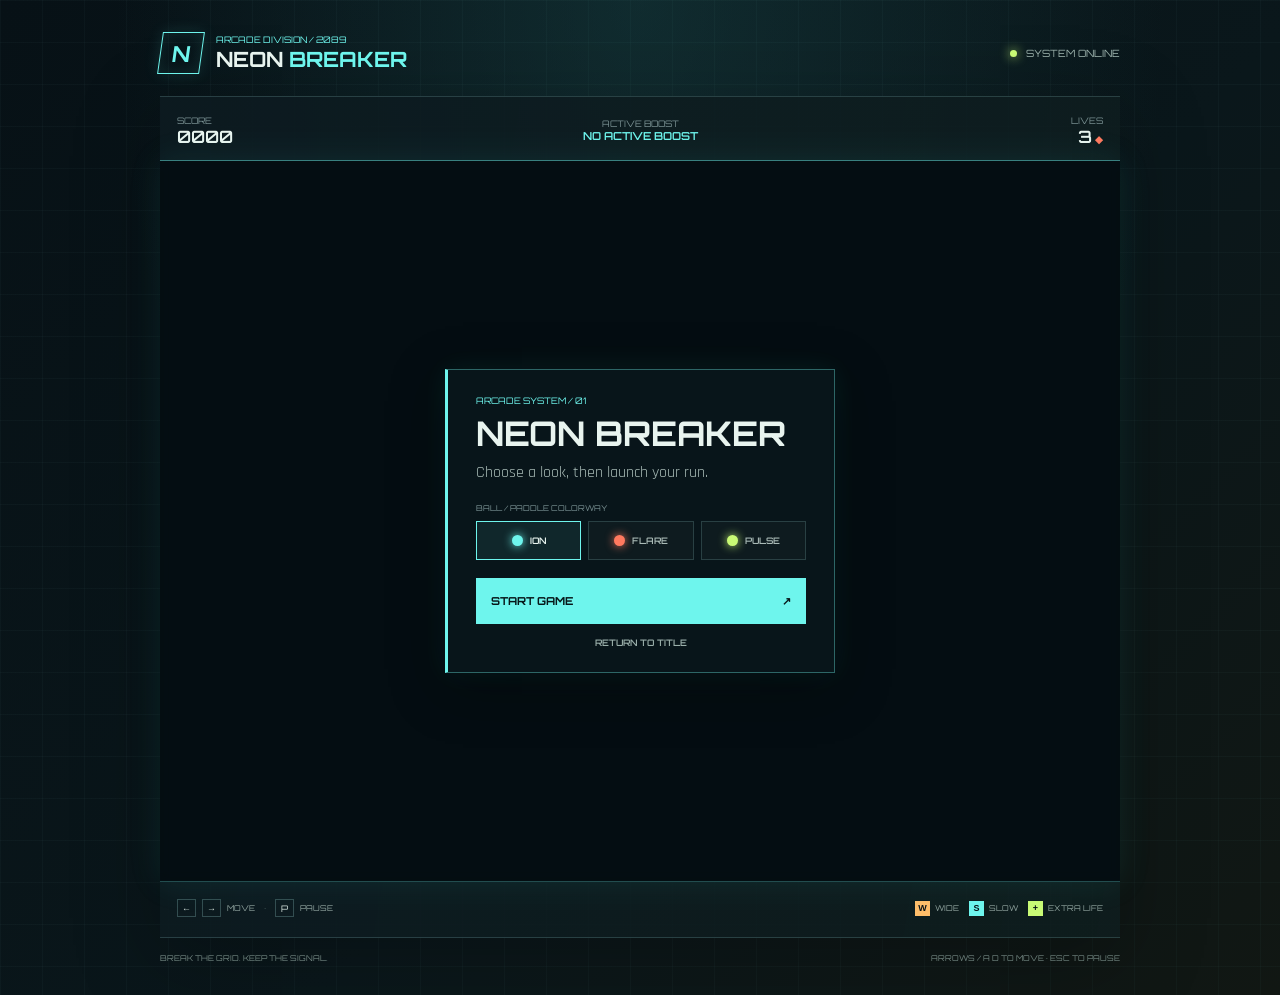
==== index.html @ 02f4bcff "HI" ====
<!DOCTYPE html>
<html lang="en">
<head>
  <meta charset="UTF-8">
  <meta name="viewport" content="width=device-width, initial-scale=1">
  <meta name="theme-color" content="#071116">
  <title>Neon Breaker</title>
  <link rel="stylesheet" href="styles.css">
</head>
<body>
  <main class="game-layout">
    <header class="topbar">
      <div class="brand-lockup">
        <span class="brand-mark" aria-hidden="true">N</span>
        <div>
          <p class="eyebrow">ARCADE DIVISION / 2089</p>
          <h1>NEON <span>BREAKER</span></h1>
        </div>
      </div>
      <div class="system-status"><span class="status-light"></span> SYSTEM ONLINE</div>
    </header>

    <section class="game-panel" aria-label="Neon Breaker arcade game">
      <div class="hud">
        <div class="hud-item"><span class="hud-label">SCORE</span><strong id="score">0000</strong></div>
        <div class="hud-item hud-center"><span class="hud-label">ACTIVE BOOST</span><strong id="effect-status">NO ACTIVE BOOST</strong></div>
        <div class="hud-item hud-right"><span class="hud-label">LIVES</span><strong><span id="lives">3</span><span class="life-mark" aria-hidden="true"> ◆</span></strong></div>
      </div>

      <div class="arena">
        <canvas id="game" width="600" height="450" aria-label="Neon Breaker game"></canvas>
        <section id="screen" class="screen is-visible" aria-live="polite">
          <div class="screen-panel">
            <p id="screen-kicker" class="screen-kicker">ARCADE SYSTEM / 01</p>
            <h2 id="screen-title">NEON BREAKER</h2>
            <p id="screen-message" class="screen-message">Choose a look, then launch your run.</p>
            <div class="skin-label">BALL / PADDLE COLORWAY</div>
            <div class="skin-picker" role="group" aria-label="Choose a skin">
              <button class="skin-option" type="button" data-skin="ion" aria-label="Ion cyan skin" aria-pressed="true"><span class="skin-chip skin-ion"></span><span>ION</span></button>
              <button class="skin-option" type="button" data-skin="flare" aria-label="Flare orange skin" aria-pressed="false"><span class="skin-chip skin-flare"></span><span>FLARE</span></button>
              <button class="skin-option" type="button" data-skin="pulse" aria-label="Pulse green skin" aria-pressed="false"><span class="skin-chip skin-pulse"></span><span>PULSE</span></button>
            </div>
            <button id="primary-action" class="primary-action" type="button">START GAME <span aria-hidden="true">↗</span></button>
            <button id="menu-action" class="text-action" type="button" hidden>RETURN TO TITLE</button>
          </div>
        </section>
      </div>

      <div class="controls-row">
        <div class="control-hint"><span class="keycap">←</span><span class="keycap">→</span><span>MOVE</span><span class="hint-divider">·</span><span class="keycap">P</span><span>PAUSE</span></div>
        <div class="powerup-hint"><span class="powerup-dot wide-dot">W</span> WIDE <span class="powerup-dot slow-dot">S</span> SLOW <span class="powerup-dot life-dot">+</span> EXTRA LIFE</div>
        <div class="touch-controls" aria-label="Touch paddle controls">
          <button id="move-left" type="button" aria-label="Move paddle left">←</button>
          <button id="move-right" type="button" aria-label="Move paddle right">→</button>
        </div>
      </div>
    </section>
    <footer><span>BREAK THE GRID. KEEP THE SIGNAL.</span><span>ARROWS / A D TO MOVE · ESC TO PAUSE</span></footer>
  </main>

  <!-- The order matters: game.js goes first because the other files use its settings. -->
  <script src="game.js"></script>
  <script src="bricks.js"></script>
  <script src="collisions.js"></script>
</body>
</html>
---- styles.css ----
@import url('https://fonts.googleapis.com/css2?family=Orbitron:wght@500;600;700&family=Rajdhani:wght@400;500;600;700&display=swap');

* {
  box-sizing: border-box;
}

:root {
  color-scheme: dark;
  --ink: #071116;
  --panel: #0c1a20;
  --line: rgba(151, 208, 207, 0.2);
  --muted: #799092;
  --text: #e8f4ef;
  --cyan: #6ef5ed;
  --coral: #ff795f;
  --lime: #c9fa75;
  --amber: #ffbd69;
}

body {
  margin: 0;
  min-height: 100vh;
  display: grid;
  place-items: center;
  padding: 32px 20px;
  color: var(--text);
  font-family: "Rajdhani", "Trebuchet MS", sans-serif;
  background-color: var(--ink);
  background-image:
    linear-gradient(rgba(122, 202, 199, 0.035) 1px, transparent 1px),
    linear-gradient(90deg, rgba(122, 202, 199, 0.035) 1px, transparent 1px),
    radial-gradient(ellipse at 50% 0%, rgba(31, 89, 91, 0.34), transparent 58%),
    linear-gradient(135deg, #071116, #0a171b 58%, #111713);
  background-size: 42px 42px, 42px 42px, auto, auto;
}

button {
  font: inherit;
}

.game-layout {
  width: 100%;
  max-width: 960px;
}

.topbar,
.brand-lockup,
.system-status,
.hud,
.controls-row,
footer {
  display: flex;
  align-items: center;
}

.topbar {
  justify-content: space-between;
  margin: 0 0 22px;
}

.brand-lockup {
  gap: 14px;
}

.brand-mark {
  display: grid;
  place-items: center;
  width: 42px;
  height: 42px;
  border: 1px solid var(--cyan);
  color: var(--cyan);
  font: 700 22px "Orbitron", sans-serif;
  transform: skew(-8deg);
  box-shadow: inset 0 0 16px rgba(110, 245, 237, 0.1), 0 0 16px rgba(110, 245, 237, 0.12);
}

.eyebrow,
.screen-kicker,
.skin-label,
.hud-label,
.system-status,
footer,
.control-hint,
.powerup-hint {
  font-family: "Orbitron", "Trebuchet MS", sans-serif;
  letter-spacing: 0;
}

.eyebrow {
  margin: 0 0 3px;
  color: var(--cyan);
  font-size: 9px;
}

h1 {
  margin: 0;
  font: 700 21px/1.1 "Orbitron", sans-serif;
}

h1 span {
  color: var(--cyan);
}

.system-status {
  gap: 9px;
  color: #9ab0aa;
  font-size: 10px;
}

.status-light {
  width: 7px;
  height: 7px;
  border-radius: 50%;
  background: var(--lime);
  box-shadow: 0 0 11px var(--lime);
  animation: signal 2s ease-in-out infinite;
}

.game-panel {
  border-top: 1px solid var(--line);
  border-bottom: 1px solid var(--line);
  padding: 15px 0 12px;
  background: linear-gradient(100deg, rgba(12, 26, 32, 0.92), rgba(14, 29, 30, 0.83));
  box-shadow: 0 20px 80px rgba(0, 0, 0, 0.26);
}

.hud {
  min-height: 48px;
  justify-content: space-between;
  padding: 0 17px 13px;
}

.hud-item {
  display: grid;
  gap: 2px;
  min-width: 100px;
  text-align: left;
}

.hud-center {
  text-align: center;
}

.hud-right {
  text-align: right;
}

.hud-label {
  color: var(--muted);
  font-size: 9px;
}

.hud strong {
  color: var(--text);
  font: 600 17px/1 "Orbitron", sans-serif;
}

#effect-status {
  color: var(--cyan);
  font-size: 11px;
}

.life-mark {
  color: var(--coral);
  font-size: 10px;
}

.arena {
  position: relative;
  overflow: hidden;
  border-top: 1px solid rgba(110, 245, 237, 0.48);
  border-bottom: 1px solid rgba(110, 245, 237, 0.25);
  background: #09151a;
  box-shadow: 0 0 32px rgba(55, 206, 193, 0.1);
}

canvas {
  display: block;
  width: 100%;
  height: auto;
  aspect-ratio: 4 / 3;
}

.screen {
  position: absolute;
  inset: 0;
  display: grid;
  place-items: center;
  padding: 20px;
  background: rgba(4, 12, 16, 0.73);
  backdrop-filter: blur(5px);
  opacity: 0;
  visibility: hidden;
  pointer-events: none;
  transition: opacity 180ms ease, visibility 180ms ease;
}

.screen.is-visible {
  opacity: 1;
  visibility: visible;
  pointer-events: auto;
}

.screen-panel {
  width: min(100%, 390px);
  padding: 25px 28px 23px;
  border: 1px solid rgba(110, 245, 237, 0.36);
  border-left: 3px solid var(--cyan);
  background: rgba(9, 23, 28, 0.94);
  box-shadow: 0 14px 50px rgba(0, 0, 0, 0.34), 0 0 26px rgba(57, 209, 198, 0.09);
  text-align: left;
  animation: panel-in 280ms ease both;
}

.screen-kicker {
  margin: 0 0 8px;
  color: var(--cyan);
  font-size: 9px;
}

.screen h2 {
  margin: 0;
  font: 700 clamp(23px, 5vw, 34px)/1.12 "Orbitron", sans-serif;
}

.screen-message {
  margin: 9px 0 20px;
  color: #a8bbb6;
  font-size: 16px;
}

.skin-label {
  margin-bottom: 8px;
  color: var(--muted);
  font-size: 8px;
}

.skin-picker {
  display: grid;
  grid-template-columns: repeat(3, 1fr);
  gap: 7px;
  margin-bottom: 18px;
}

.skin-option {
  display: flex;
  align-items: center;
  justify-content: center;
  gap: 7px;
  min-height: 39px;
  border: 1px solid rgba(151, 208, 207, 0.2);
  background: rgba(255, 255, 255, 0.025);
  color: #a9bab6;
  cursor: pointer;
  font: 600 9px "Orbitron", sans-serif;
  transition: border-color 140ms ease, color 140ms ease, background 140ms ease;
}

.skin-option:hover,
.skin-option[aria-pressed="true"] {
  border-color: var(--cyan);
  background: rgba(110, 245, 237, 0.08);
  color: var(--text);
}

.skin-chip {
  width: 11px;
  height: 11px;
  border-radius: 50%;
  box-shadow: 0 0 10px currentColor;
}

.skin-ion { color: var(--cyan); background: var(--cyan); }
.skin-flare { color: var(--coral); background: var(--coral); }
.skin-pulse { color: var(--lime); background: var(--lime); }

.primary-action {
  display: flex;
  width: 100%;
  min-height: 46px;
  align-items: center;
  justify-content: space-between;
  padding: 0 15px;
  border: 0;
  background: var(--cyan);
  color: #071719;
  cursor: pointer;
  font: 700 11px "Orbitron", sans-serif;
  transition: background 140ms ease, transform 140ms ease;
}

.primary-action:hover {
  background: #a1fff4;
  transform: translateY(-1px);
}

.primary-action:focus-visible,
.skin-option:focus-visible,
.text-action:focus-visible,
.touch-controls button:focus-visible {
  outline: 2px solid #fff;
  outline-offset: 3px;
}

.text-action {
  display: block;
  margin: 12px auto 0;
  border: 0;
  background: transparent;
  color: #9aafaa;
  cursor: pointer;
  font: 600 9px "Orbitron", sans-serif;
}

.controls-row {
  min-height: 43px;
  justify-content: space-between;
  padding: 9px 17px 0;
  color: #91a49f;
}

.control-hint,
.powerup-hint {
  display: flex;
  align-items: center;
  gap: 6px;
  font-size: 8px;
}

.keycap {
  display: inline-grid;
  place-items: center;
  width: 19px;
  height: 18px;
  border: 1px solid rgba(151, 208, 207, 0.28);
  color: #d8e6e0;
  font: 9px "Orbitron", sans-serif;
}

.hint-divider {
  margin: 0 3px;
  color: #536865;
}

.powerup-hint {
  gap: 5px;
}

.powerup-dot {
  display: inline-grid;
  place-items: center;
  width: 15px;
  height: 15px;
  margin-left: 5px;
  color: var(--ink);
  font: 700 9px sans-serif;
}

.wide-dot { background: var(--amber); }
.slow-dot { background: var(--cyan); }
.life-dot { background: var(--lime); }

.touch-controls {
  display: none;
  gap: 8px;
}

.touch-controls button {
  width: 42px;
  height: 36px;
  border: 1px solid var(--line);
  background: rgba(110, 245, 237, 0.08);
  color: var(--cyan);
  font-size: 20px;
  touch-action: none;
}

footer {
  justify-content: space-between;
  gap: 12px;
  padding-top: 15px;
  color: #718580;
  font-size: 8px;
}

@keyframes signal {
  50% { opacity: 0.45; }
}

@keyframes panel-in {
  from { opacity: 0; transform: translateY(7px); }
  to { opacity: 1; transform: translateY(0); }
}

@media (max-width: 620px) {
  body {
    place-items: start center;
    padding: 20px 12px;
  }

  .topbar { margin-bottom: 16px; }
  .brand-mark { width: 36px; height: 36px; }
  h1 { font-size: 18px; }
  .system-status { font-size: 8px; }
  .game-panel { padding-top: 10px; }
  .hud { padding: 0 9px 10px; }
  .hud-item { min-width: 75px; }
  .hud-label { font-size: 8px; }
  .hud strong { font-size: 14px; }
  #effect-status { font-size: 9px; }
  .controls-row { padding: 9px 9px 0; }
  .powerup-hint { display: none; }
  .touch-controls { display: flex; }
  footer { font-size: 7px; }
}

@media (max-width: 400px) {
  .system-status { display: none; }
  .screen-panel { padding: 20px 17px; }
  .control-hint { gap: 4px; font-size: 7px; }
  .keycap { width: 17px; height: 17px; }
  footer span:first-child { display: none; }
  footer { justify-content: flex-end; }
}
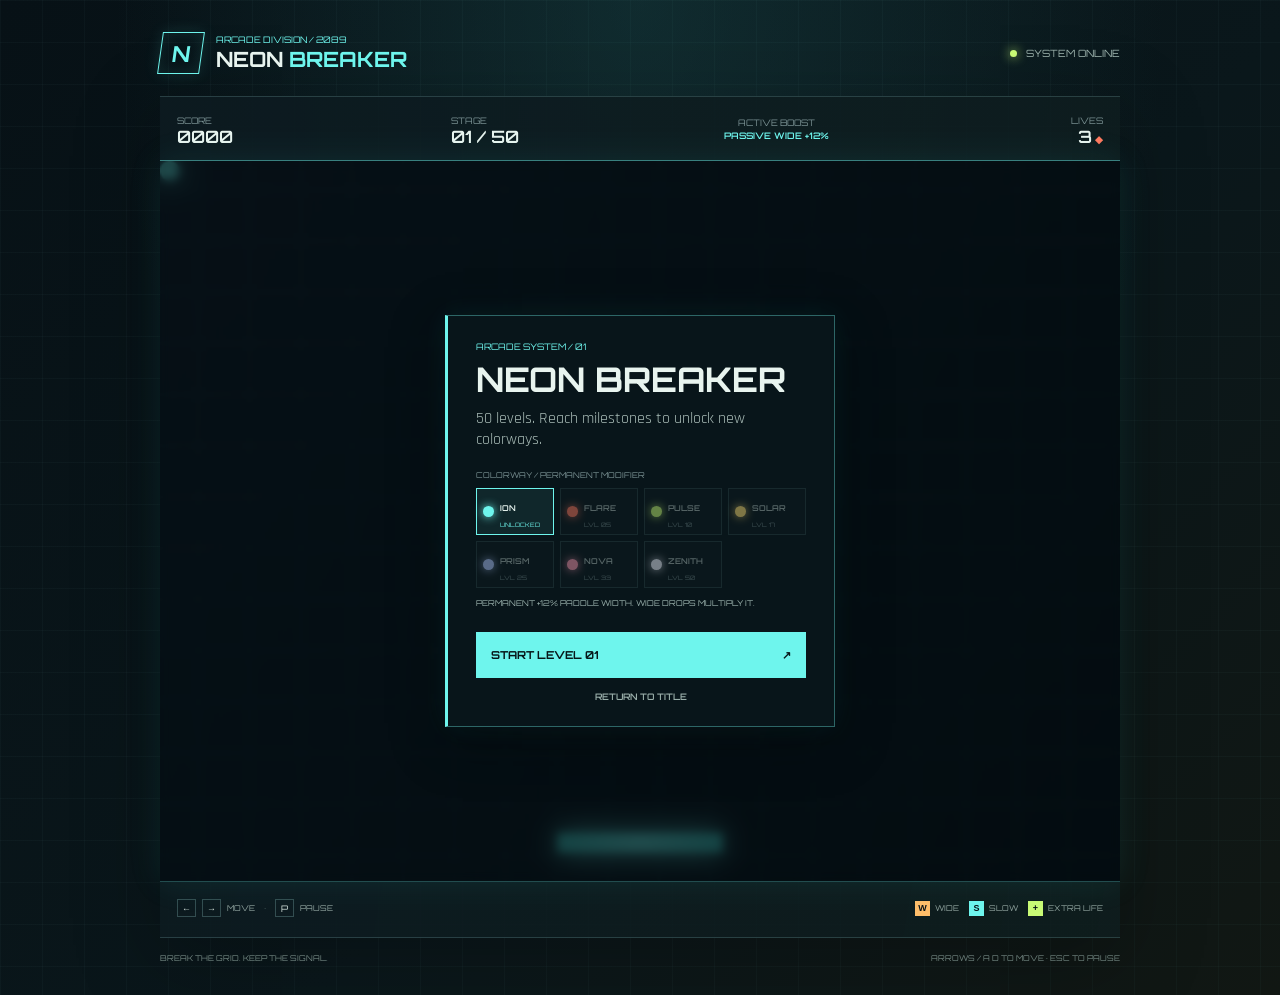
==== commit b9e8c0ae: "Enhance gameplay mechanics and UI: - Adjust brick creation to scale with level and add hit points. -" ====
--- a/index.html
+++ b/index.html
@@ -23,6 +23,7 @@
     <section class="game-panel" aria-label="Neon Breaker arcade game">
       <div class="hud">
         <div class="hud-item"><span class="hud-label">SCORE</span><strong id="score">0000</strong></div>
+        <div class="hud-item"><span class="hud-label">STAGE</span><strong id="level">01 / 50</strong></div>
         <div class="hud-item hud-center"><span class="hud-label">ACTIVE BOOST</span><strong id="effect-status">NO ACTIVE BOOST</strong></div>
         <div class="hud-item hud-right"><span class="hud-label">LIVES</span><strong><span id="lives">3</span><span class="life-mark" aria-hidden="true"> ◆</span></strong></div>
       </div>
@@ -34,14 +35,21 @@
             <p id="screen-kicker" class="screen-kicker">ARCADE SYSTEM / 01</p>
             <h2 id="screen-title">NEON BREAKER</h2>
             <p id="screen-message" class="screen-message">Choose a look, then launch your run.</p>
-            <div class="skin-label">BALL / PADDLE COLORWAY</div>
-            <div class="skin-picker" role="group" aria-label="Choose a skin">
-              <button class="skin-option" type="button" data-skin="ion" aria-label="Ion cyan skin" aria-pressed="true"><span class="skin-chip skin-ion"></span><span>ION</span></button>
-              <button class="skin-option" type="button" data-skin="flare" aria-label="Flare orange skin" aria-pressed="false"><span class="skin-chip skin-flare"></span><span>FLARE</span></button>
-              <button class="skin-option" type="button" data-skin="pulse" aria-label="Pulse green skin" aria-pressed="false"><span class="skin-chip skin-pulse"></span><span>PULSE</span></button>
+            <div id="skin-picker">
+              <div class="skin-label">COLORWAY / PERMANENT MODIFIER</div>
+              <div class="skin-picker" role="group" aria-label="Choose an unlocked skin">
+                <button class="skin-option" type="button" data-skin="ion" aria-pressed="true"><span class="skin-chip skin-ion"></span><span class="skin-name">ION</span><small class="skin-unlock-label">UNLOCKED</small></button>
+                <button class="skin-option" type="button" data-skin="flare" aria-pressed="false"><span class="skin-chip skin-flare"></span><span class="skin-name">FLARE</span><small class="skin-unlock-label">LVL 05</small></button>
+                <button class="skin-option" type="button" data-skin="pulse" aria-pressed="false"><span class="skin-chip skin-pulse"></span><span class="skin-name">PULSE</span><small class="skin-unlock-label">LVL 10</small></button>
+                <button class="skin-option" type="button" data-skin="solar" aria-pressed="false"><span class="skin-chip skin-solar"></span><span class="skin-name">SOLAR</span><small class="skin-unlock-label">LVL 17</small></button>
+                <button class="skin-option" type="button" data-skin="prism" aria-pressed="false"><span class="skin-chip skin-prism"></span><span class="skin-name">PRISM</span><small class="skin-unlock-label">LVL 25</small></button>
+                <button class="skin-option" type="button" data-skin="nova" aria-pressed="false"><span class="skin-chip skin-nova"></span><span class="skin-name">NOVA</span><small class="skin-unlock-label">LVL 33</small></button>
+                <button class="skin-option" type="button" data-skin="zenith" aria-pressed="false"><span class="skin-chip skin-zenith"></span><span class="skin-name">ZENITH</span><small class="skin-unlock-label">LVL 50</small></button>
+              </div>
+              <p id="skin-perk" class="skin-perk">PERMANENT +12% PADDLE WIDTH. WIDE DROPS MULTIPLY IT.</p>
             </div>
             <button id="primary-action" class="primary-action" type="button">START GAME <span aria-hidden="true">↗</span></button>
-            <button id="menu-action" class="text-action" type="button" hidden>RETURN TO TITLE</button>
+            <button id="menu-action" class="text-action" type="button" hidden>START A NEW RUN</button>
           </div>
         </section>
       </div>
--- a/styles.css
+++ b/styles.css
@@ -133,7 +133,7 @@
 .hud-item {
   display: grid;
   gap: 2px;
-  min-width: 100px;
+  min-width: 72px;
   text-align: left;
 }
 
@@ -157,7 +157,9 @@
 
 #effect-status {
   color: var(--cyan);
-  font-size: 11px;
+  max-width: 220px;
+  font-size: 9px;
+  line-height: 1.35;
 }
 
 .life-mark {
@@ -237,22 +239,26 @@
 
 .skin-picker {
   display: grid;
-  grid-template-columns: repeat(3, 1fr);
-  gap: 7px;
+  grid-template-columns: repeat(4, minmax(0, 1fr));
+  gap: 6px;
   margin-bottom: 18px;
 }
 
 .skin-option {
-  display: flex;
+  display: grid;
+  grid-template-columns: 12px minmax(0, 1fr);
+  grid-template-rows: 1fr auto;
   align-items: center;
-  justify-content: center;
-  gap: 7px;
-  min-height: 39px;
+  column-gap: 5px;
+  min-width: 0;
+  min-height: 47px;
+  padding: 6px;
   border: 1px solid rgba(151, 208, 207, 0.2);
   background: rgba(255, 255, 255, 0.025);
   color: #a9bab6;
   cursor: pointer;
-  font: 600 9px "Orbitron", sans-serif;
+  text-align: left;
+  font: 600 8px "Orbitron", sans-serif;
   transition: border-color 140ms ease, color 140ms ease, background 140ms ease;
 }
 
@@ -263,16 +269,56 @@
   color: var(--text);
 }
 
+.skin-option:disabled {
+  cursor: not-allowed;
+  opacity: 0.48;
+}
+
+.skin-option:disabled:hover {
+  border-color: rgba(151, 208, 207, 0.2);
+  background: rgba(255, 255, 255, 0.025);
+  color: #a9bab6;
+}
+
 .skin-chip {
   width: 11px;
   height: 11px;
   border-radius: 50%;
   box-shadow: 0 0 10px currentColor;
+  grid-row: 1 / 3;
 }
 
 .skin-ion { color: var(--cyan); background: var(--cyan); }
 .skin-flare { color: var(--coral); background: var(--coral); }
 .skin-pulse { color: var(--lime); background: var(--lime); }
+.skin-solar { color: #ffdf75; background: #ffdf75; }
+.skin-prism { color: #b2c9ff; background: #b2c9ff; }
+.skin-nova { color: #ff9bb4; background: #ff9bb4; }
+.skin-zenith { color: #f1f4ff; background: #f1f4ff; }
+
+.skin-name,
+.skin-unlock-label {
+  overflow: hidden;
+  text-overflow: ellipsis;
+  white-space: nowrap;
+}
+
+.skin-unlock-label {
+  grid-column: 2;
+  color: var(--muted);
+  font: 6px "Orbitron", sans-serif;
+}
+
+.skin-option[aria-pressed="true"] .skin-unlock-label {
+  color: var(--cyan);
+}
+
+.skin-perk {
+  min-height: 23px;
+  margin: -9px 0 12px;
+  color: #9bb2ad;
+  font: 8px/1.5 "Orbitron", sans-serif;
+}
 
 .primary-action {
   display: flex;
@@ -399,15 +445,20 @@
   }
 
   .topbar { margin-bottom: 16px; }
+  .screen { align-items: start; overflow-y: auto; padding: 10px; }
+  .screen-panel { margin: auto; padding: 15px; }
+  .screen-message { margin: 6px 0 12px; }
+  .skin-picker { margin-bottom: 12px; }
+  .skin-perk { min-height: 20px; margin-bottom: 8px; }
   .brand-mark { width: 36px; height: 36px; }
   h1 { font-size: 18px; }
   .system-status { font-size: 8px; }
   .game-panel { padding-top: 10px; }
   .hud { padding: 0 9px 10px; }
-  .hud-item { min-width: 75px; }
+  .hud-item { min-width: 54px; }
   .hud-label { font-size: 8px; }
-  .hud strong { font-size: 14px; }
-  #effect-status { font-size: 9px; }
+  .hud strong { font-size: 12px; }
+  #effect-status { max-width: 130px; font-size: 7px; }
   .controls-row { padding: 9px 9px 0; }
   .powerup-hint { display: none; }
   .touch-controls { display: flex; }
@@ -416,7 +467,10 @@
 
 @media (max-width: 400px) {
   .system-status { display: none; }
-  .screen-panel { padding: 20px 17px; }
+  .screen-panel { padding: 16px 13px; }
+  .skin-picker { gap: 4px; }
+  .skin-option { min-height: 42px; padding: 4px; font-size: 7px; }
+  .skin-unlock-label { font-size: 5px; }
   .control-hint { gap: 4px; font-size: 7px; }
   .keycap { width: 17px; height: 17px; }
   footer span:first-child { display: none; }
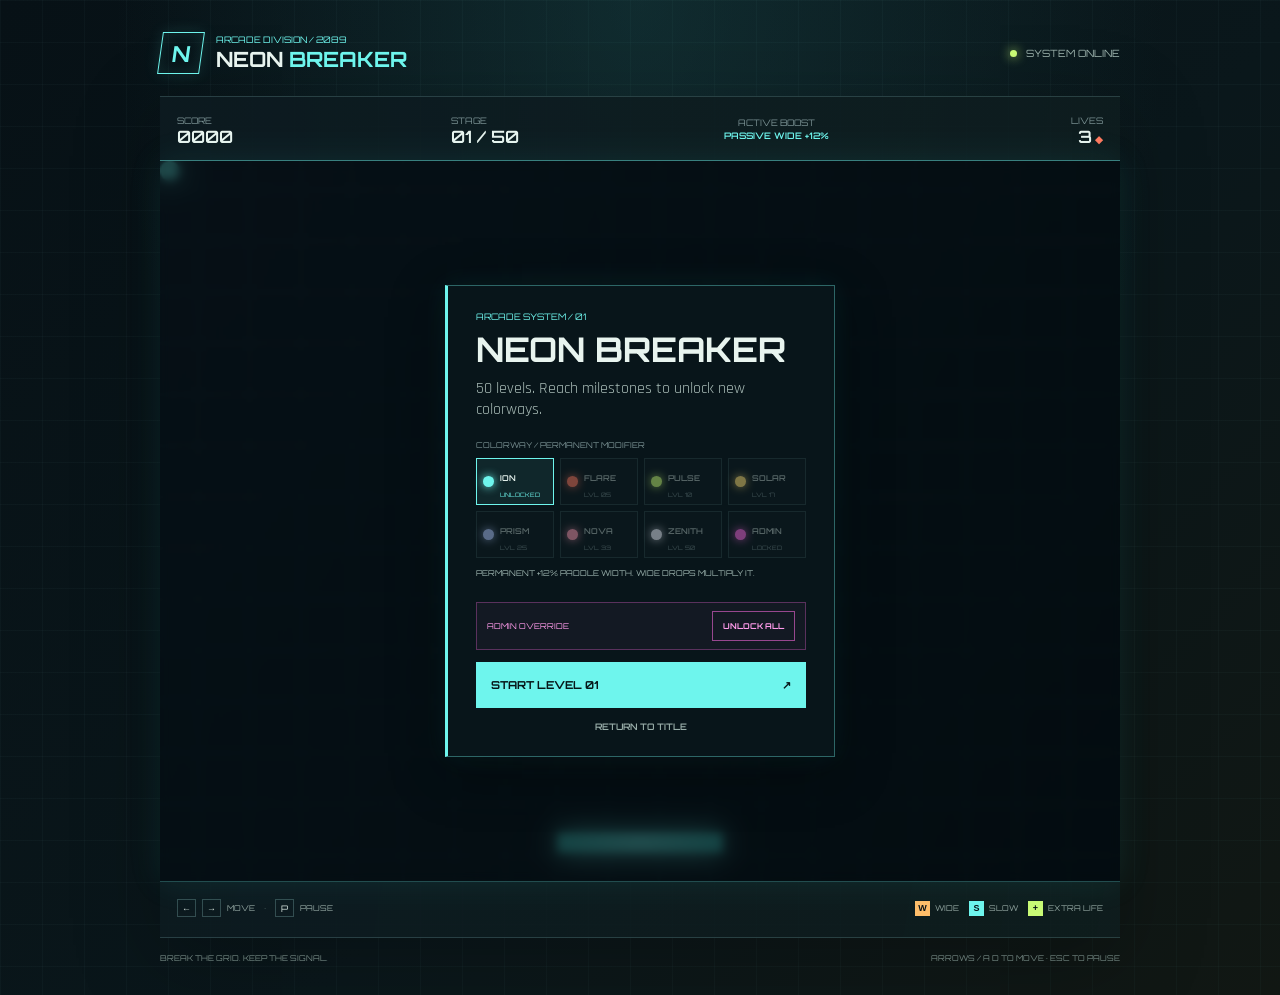
==== commit fa0f6e26: "Add admin skin and unlock functionality with UI controls" ====
--- a/index.html
+++ b/index.html
@@ -45,8 +45,13 @@
                 <button class="skin-option" type="button" data-skin="prism" aria-pressed="false"><span class="skin-chip skin-prism"></span><span class="skin-name">PRISM</span><small class="skin-unlock-label">LVL 25</small></button>
                 <button class="skin-option" type="button" data-skin="nova" aria-pressed="false"><span class="skin-chip skin-nova"></span><span class="skin-name">NOVA</span><small class="skin-unlock-label">LVL 33</small></button>
                 <button class="skin-option" type="button" data-skin="zenith" aria-pressed="false"><span class="skin-chip skin-zenith"></span><span class="skin-name">ZENITH</span><small class="skin-unlock-label">LVL 50</small></button>
+                <button class="skin-option" type="button" data-skin="admin" aria-pressed="false"><span class="skin-chip skin-admin"></span><span class="skin-name">ADMIN</span><small class="skin-unlock-label">ADMIN</small></button>
               </div>
               <p id="skin-perk" class="skin-perk">PERMANENT +12% PADDLE WIDTH. WIDE DROPS MULTIPLY IT.</p>
+            </div>
+            <div id="admin-bar" class="admin-bar">
+              <span class="admin-label">ADMIN OVERRIDE</span>
+              <button id="unlock-all" type="button">UNLOCK ALL</button>
             </div>
             <button id="primary-action" class="primary-action" type="button">START GAME <span aria-hidden="true">↗</span></button>
             <button id="menu-action" class="text-action" type="button" hidden>START A NEW RUN</button>
--- a/styles.css
+++ b/styles.css
@@ -295,6 +295,7 @@
 .skin-prism { color: #b2c9ff; background: #b2c9ff; }
 .skin-nova { color: #ff9bb4; background: #ff9bb4; }
 .skin-zenith { color: #f1f4ff; background: #f1f4ff; }
+.skin-admin { color: #ff6be5; background: #ff6be5; }
 
 .skin-name,
 .skin-unlock-label {
@@ -335,6 +336,45 @@
   transition: background 140ms ease, transform 140ms ease;
 }
 
+.admin-bar {
+  display: flex;
+  align-items: center;
+  justify-content: space-between;
+  gap: 12px;
+  margin: 0 0 12px;
+  padding: 8px 10px;
+  border: 1px solid rgba(255, 107, 229, 0.3);
+  background: rgba(255, 107, 229, 0.045);
+}
+
+.admin-bar[hidden] {
+  display: none;
+}
+
+.admin-label {
+  color: #ff9beb;
+  font: 8px "Orbitron", sans-serif;
+}
+
+#unlock-all {
+  min-height: 30px;
+  padding: 0 10px;
+  border: 1px solid rgba(255, 107, 229, 0.56);
+  background: transparent;
+  color: #ff9beb;
+  cursor: pointer;
+  font: 700 8px "Orbitron", sans-serif;
+}
+
+#unlock-all:hover:not(:disabled) {
+  background: rgba(255, 107, 229, 0.14);
+}
+
+#unlock-all:disabled {
+  cursor: default;
+  opacity: 0.7;
+}
+
 .primary-action:hover {
   background: #a1fff4;
   transform: translateY(-1px);
@@ -343,6 +383,7 @@
 .primary-action:focus-visible,
 .skin-option:focus-visible,
 .text-action:focus-visible,
+#unlock-all:focus-visible,
 .touch-controls button:focus-visible {
   outline: 2px solid #fff;
   outline-offset: 3px;
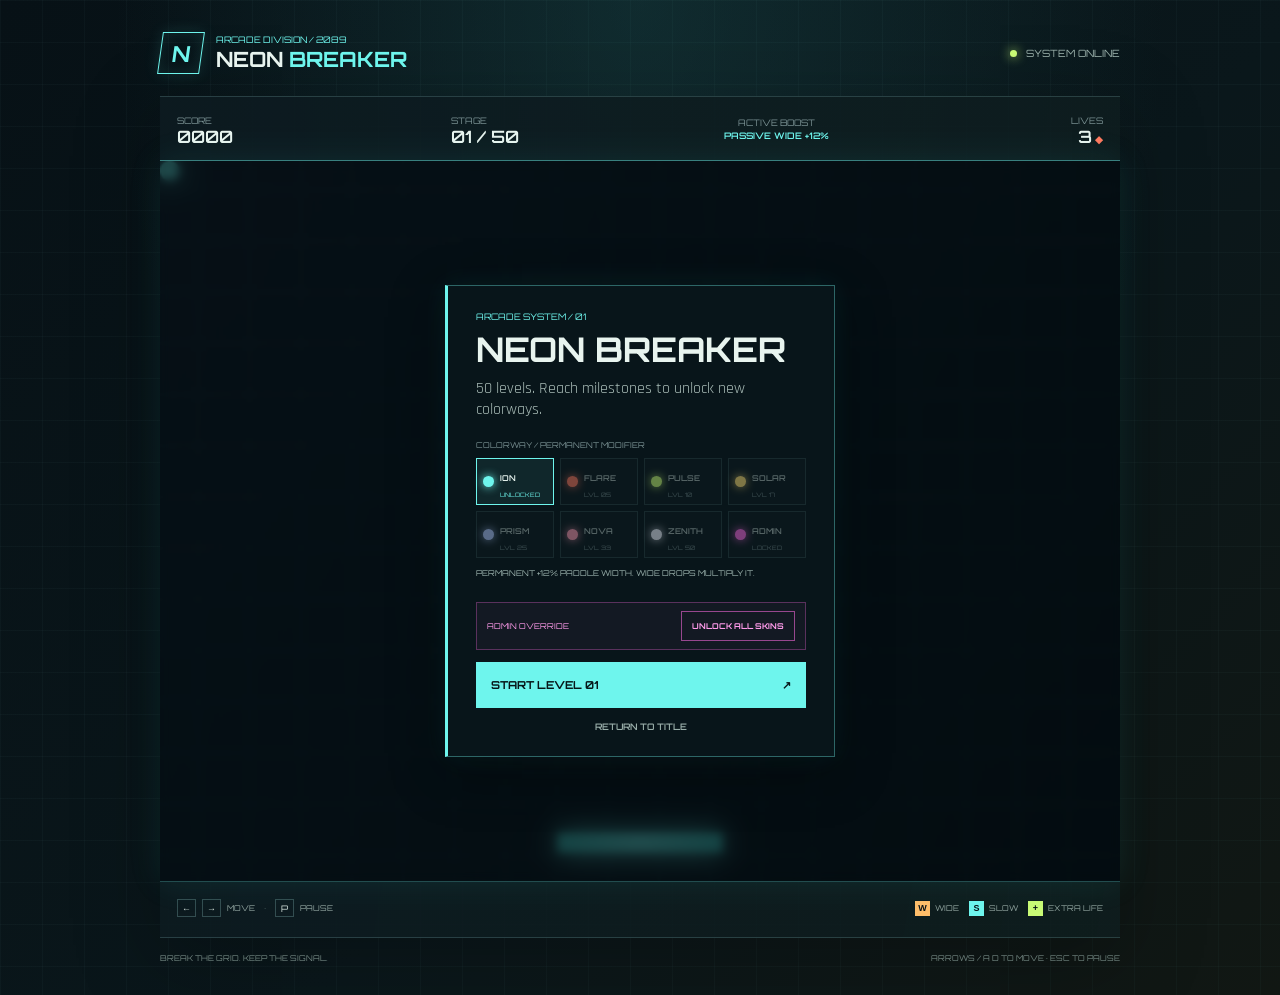
==== commit a4deac68: "Refactor admin skin functionality to improve paddle bounce logic and update UI text for unlock butto" ====
--- a/index.html
+++ b/index.html
@@ -51,7 +51,7 @@
             </div>
             <div id="admin-bar" class="admin-bar">
               <span class="admin-label">ADMIN OVERRIDE</span>
-              <button id="unlock-all" type="button">UNLOCK ALL</button>
+              <button id="unlock-all" type="button">UNLOCK ALL SKINS</button>
             </div>
             <button id="primary-action" class="primary-action" type="button">START GAME <span aria-hidden="true">↗</span></button>
             <button id="menu-action" class="text-action" type="button" hidden>START A NEW RUN</button>
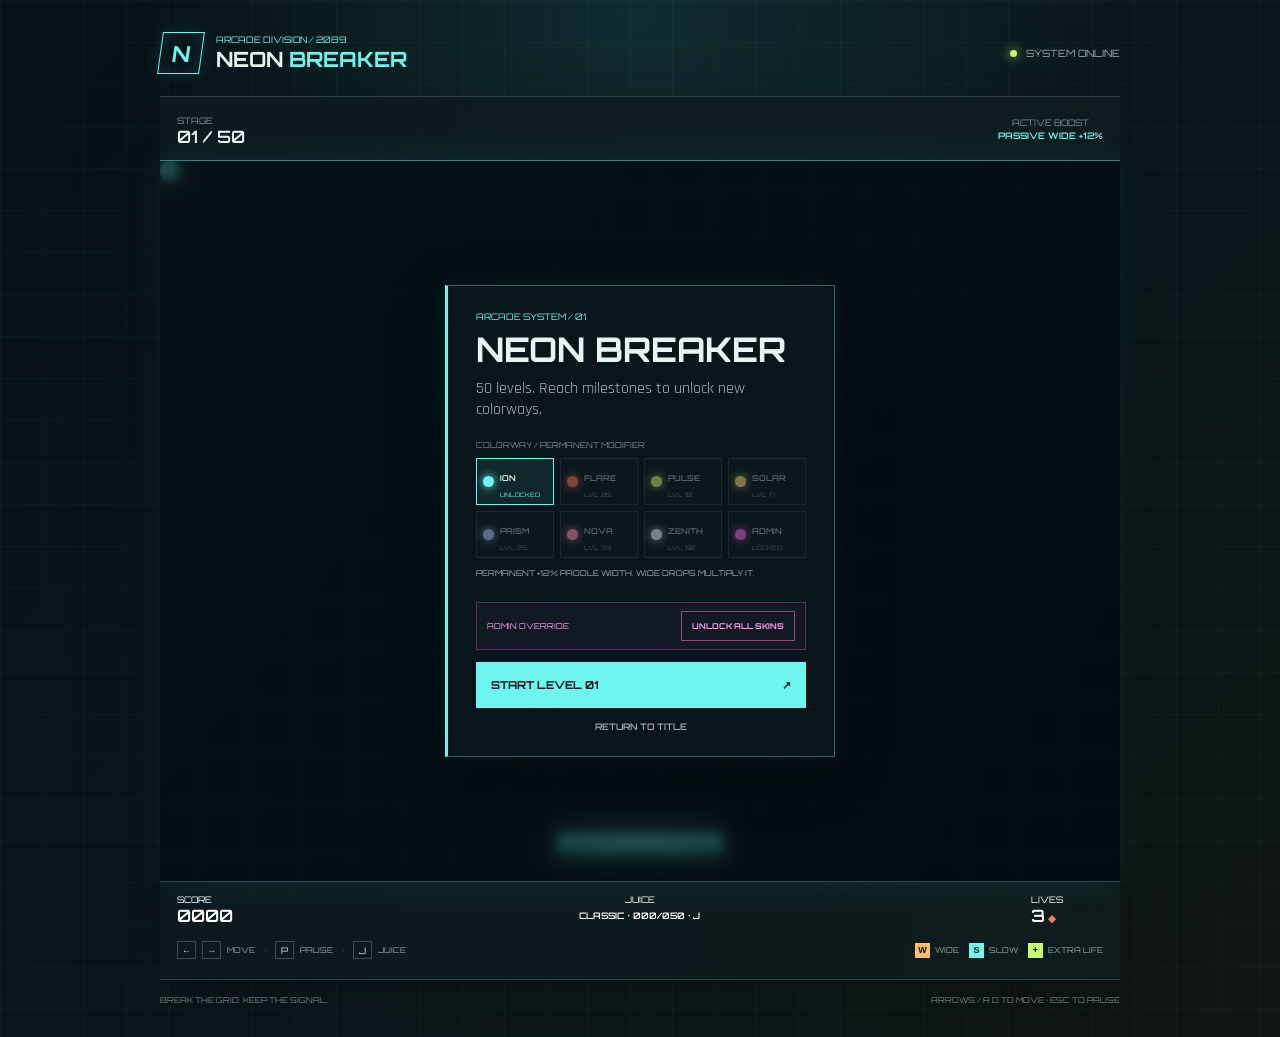
==== commit 143a3ea2: "Add Jews effects and UI updates for Jews status in game" ====
--- a/index.html
+++ b/index.html
@@ -22,10 +22,8 @@
 
     <section class="game-panel" aria-label="Neon Breaker arcade game">
       <div class="hud">
-        <div class="hud-item"><span class="hud-label">SCORE</span><strong id="score">0000</strong></div>
         <div class="hud-item"><span class="hud-label">STAGE</span><strong id="level">01 / 50</strong></div>
         <div class="hud-item hud-center"><span class="hud-label">ACTIVE BOOST</span><strong id="effect-status">NO ACTIVE BOOST</strong></div>
-        <div class="hud-item hud-right"><span class="hud-label">LIVES</span><strong><span id="lives">3</span><span class="life-mark" aria-hidden="true"> ◆</span></strong></div>
       </div>
 
       <div class="arena">
@@ -59,8 +57,14 @@
         </section>
       </div>
 
+      <div class="game-stats" aria-label="Run statistics">
+        <div class="game-stat"><span class="hud-label">SCORE</span><strong id="score">0000</strong></div>
+        <div class="game-stat juice-stat"><span class="hud-label">JUICE</span><strong id="juice-status">CLASSIC · 000/050 · J</strong></div>
+        <div class="game-stat"><span class="hud-label">LIVES</span><strong><span id="lives">3</span><span class="life-mark" aria-hidden="true"> ◆</span></strong></div>
+      </div>
+
       <div class="controls-row">
-        <div class="control-hint"><span class="keycap">←</span><span class="keycap">→</span><span>MOVE</span><span class="hint-divider">·</span><span class="keycap">P</span><span>PAUSE</span></div>
+        <div class="control-hint"><span class="keycap">←</span><span class="keycap">→</span><span>MOVE</span><span class="hint-divider">·</span><span class="keycap">P</span><span>PAUSE</span><span class="hint-divider">·</span><span class="keycap">J</span><span>JUICE</span></div>
         <div class="powerup-hint"><span class="powerup-dot wide-dot">W</span> WIDE <span class="powerup-dot slow-dot">S</span> SLOW <span class="powerup-dot life-dot">+</span> EXTRA LIFE</div>
         <div class="touch-controls" aria-label="Touch paddle controls">
           <button id="move-left" type="button" aria-label="Move paddle left">←</button>
--- a/styles.css
+++ b/styles.css
@@ -153,6 +153,39 @@
 .hud strong {
   color: var(--text);
   font: 600 17px/1 "Orbitron", sans-serif;
+}
+
+.game-stats {
+  display: flex;
+  justify-content: space-between;
+  padding: 12px 17px 0;
+  color: #fff;
+}
+
+.game-stat {
+  display: grid;
+  gap: 2px;
+  min-width: 72px;
+}
+
+.juice-stat {
+  flex: 1;
+  min-width: 0;
+  text-align: center;
+}
+
+.game-stat .hud-label,
+.game-stat strong {
+  color: #fff;
+}
+
+.game-stat strong {
+  font: 600 17px/1 "Orbitron", sans-serif;
+}
+
+#juice-status {
+  white-space: nowrap;
+  font-size: 9px;
 }
 
 #effect-status {
@@ -496,9 +529,12 @@
   .system-status { font-size: 8px; }
   .game-panel { padding-top: 10px; }
   .hud { padding: 0 9px 10px; }
+  .game-stats { padding: 10px 9px 0; }
   .hud-item { min-width: 54px; }
   .hud-label { font-size: 8px; }
   .hud strong { font-size: 12px; }
+  .game-stat strong { font-size: 12px; }
+  #juice-status { font-size: 7px; }
   #effect-status { max-width: 130px; font-size: 7px; }
   .controls-row { padding: 9px 9px 0; }
   .powerup-hint { display: none; }
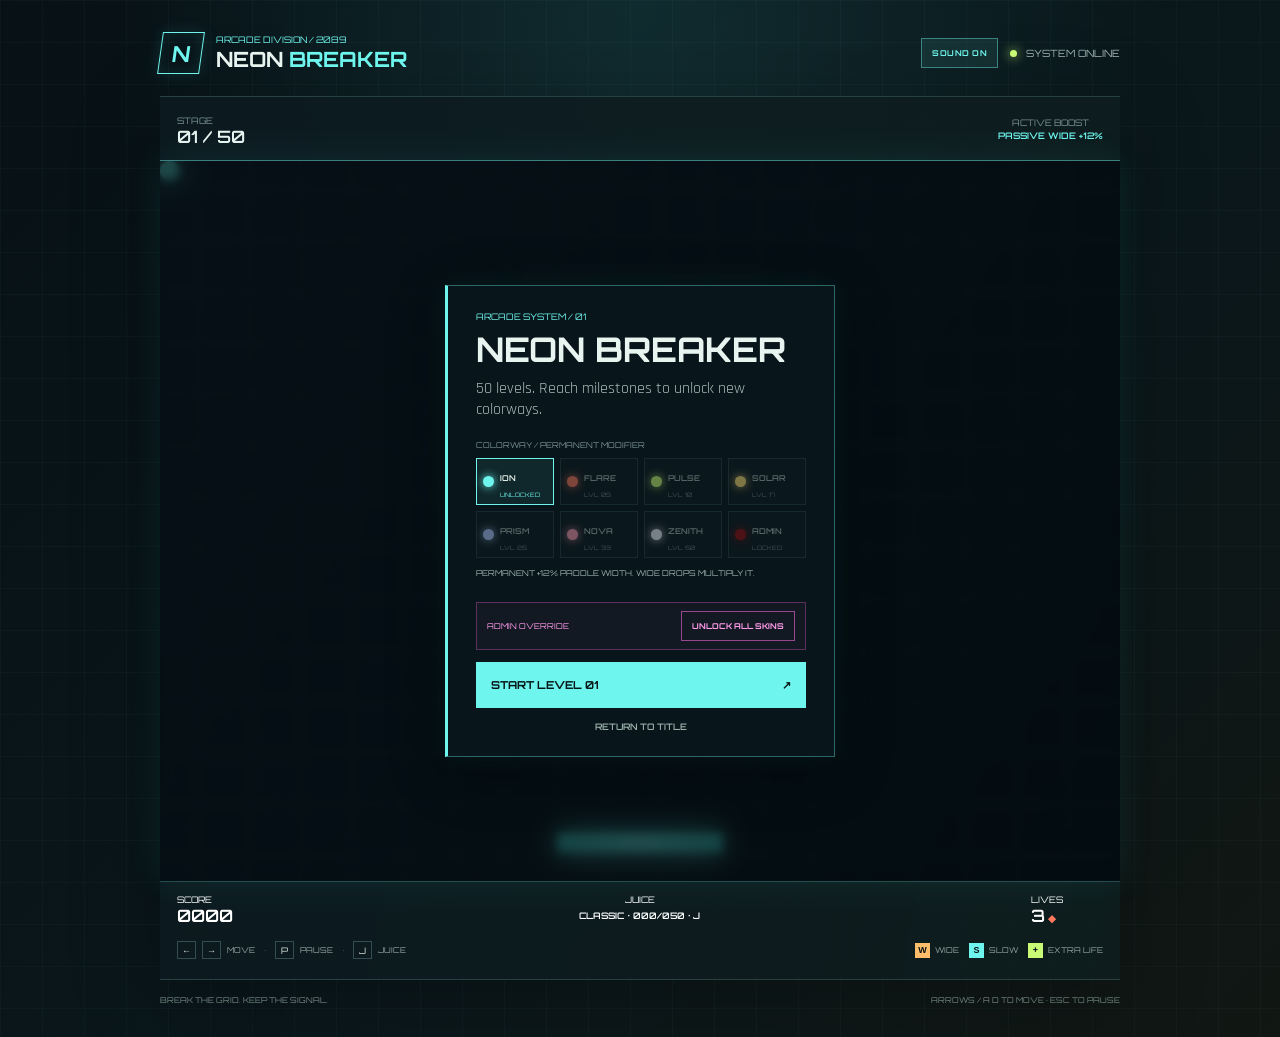
==== commit eda8f345: "Add sound effects and toggle functionality for enhanced gameplay experience" ====
--- a/index.html
+++ b/index.html
@@ -17,7 +17,10 @@
           <h1>NEON <span>BREAKER</span></h1>
         </div>
       </div>
-      <div class="system-status"><span class="status-light"></span> SYSTEM ONLINE</div>
+      <div class="topbar-right">
+        <button id="sound-toggle" class="sound-toggle" type="button" aria-label="Toggle sound" aria-pressed="true">SOUND ON</button>
+        <div class="system-status"><span class="status-light"></span> SYSTEM ONLINE</div>
+      </div>
     </header>
 
     <section class="game-panel" aria-label="Neon Breaker arcade game">
--- a/styles.css
+++ b/styles.css
@@ -45,6 +45,7 @@
 
 .topbar,
 .brand-lockup,
+.topbar-right,
 .system-status,
 .hud,
 .controls-row,
@@ -58,8 +59,34 @@
   margin: 0 0 22px;
 }
 
+.topbar-right {
+  gap: 12px;
+}
+
 .brand-lockup {
   gap: 14px;
+}
+
+.sound-toggle {
+  min-height: 30px;
+  padding: 0 10px;
+  border: 1px solid rgba(110, 245, 237, 0.42);
+  background: rgba(110, 245, 237, 0.08);
+  color: var(--cyan);
+  cursor: pointer;
+  font: 700 8px "Orbitron", sans-serif;
+  letter-spacing: 0.06em;
+  transition: background 140ms ease, border-color 140ms ease, opacity 140ms ease;
+}
+
+.sound-toggle:hover {
+  background: rgba(110, 245, 237, 0.14);
+}
+
+.sound-toggle[aria-pressed="false"] {
+  border-color: rgba(151, 208, 207, 0.3);
+  background: rgba(255, 255, 255, 0.03);
+  color: var(--muted);
 }
 
 .brand-mark {
@@ -328,7 +355,7 @@
 .skin-prism { color: #b2c9ff; background: #b2c9ff; }
 .skin-nova { color: #ff9bb4; background: #ff9bb4; }
 .skin-zenith { color: #f1f4ff; background: #f1f4ff; }
-.skin-admin { color: #ff6be5; background: #ff6be5; }
+.skin-admin { color: #991010; background: #991010; }
 
 .skin-name,
 .skin-unlock-label {
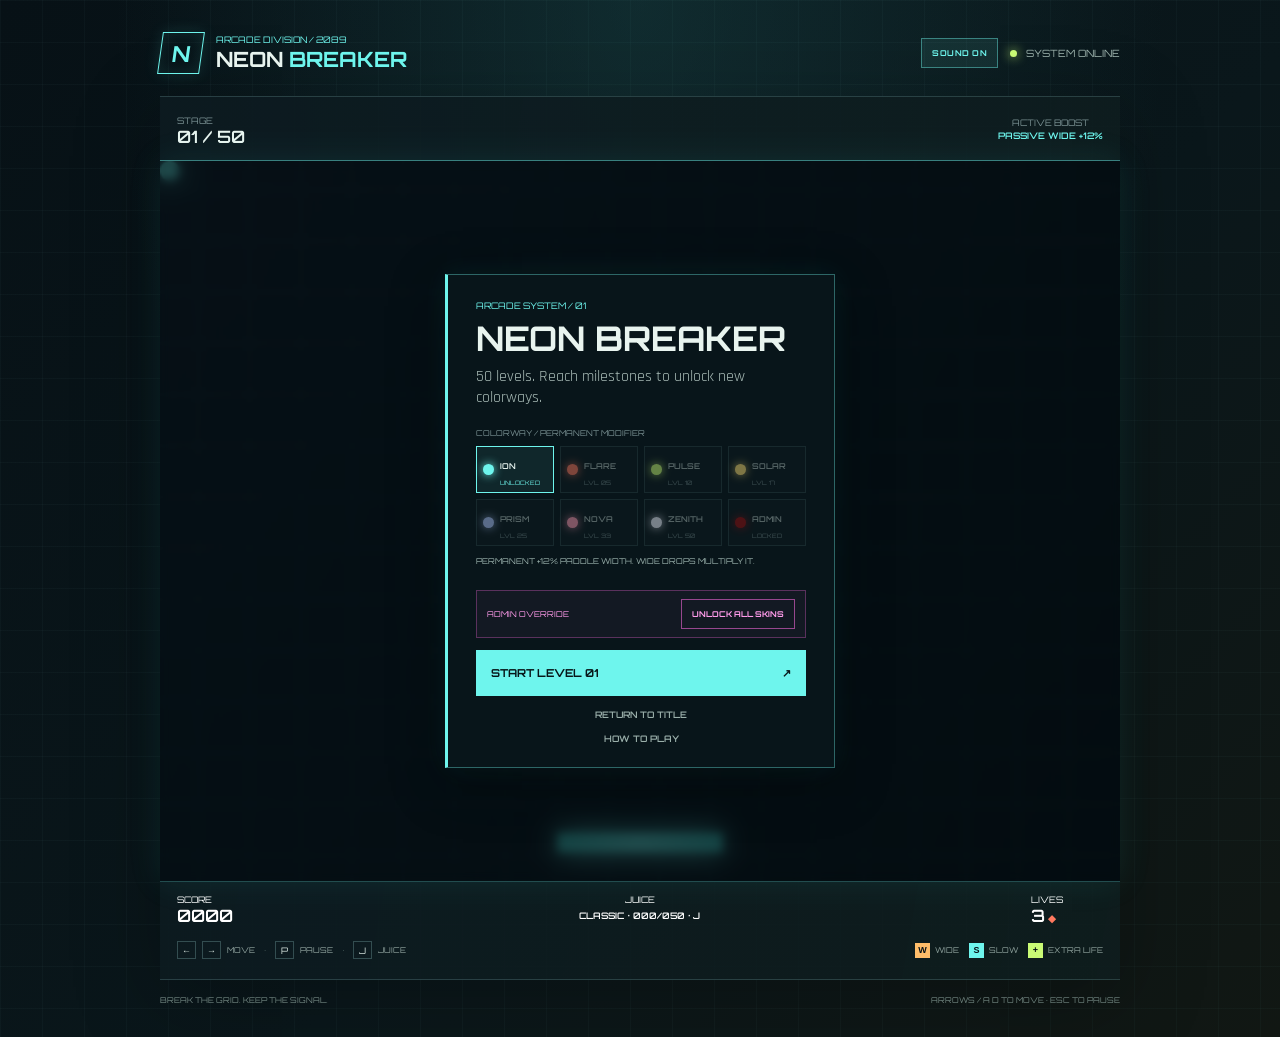
==== commit 49f524fd: "Add how-to-play guide and enhance game instructions with controls and juice modes" ====
--- a/index.html
+++ b/index.html
@@ -56,6 +56,7 @@
             </div>
             <button id="primary-action" class="primary-action" type="button">START GAME <span aria-hidden="true">↗</span></button>
             <button id="menu-action" class="text-action" type="button" hidden>START A NEW RUN</button>
+            <a class="text-action" href="how-to.html">HOW TO PLAY</a>
           </div>
         </section>
       </div>
--- a/styles.css
+++ b/styles.css
@@ -457,6 +457,115 @@
   color: #9aafaa;
   cursor: pointer;
   font: 600 9px "Orbitron", sans-serif;
+  text-align: center;
+  text-decoration: none;
+}
+
+.guide-layout {
+  max-width: 820px;
+}
+
+.guide-back {
+  color: var(--cyan);
+  font: 700 9px "Orbitron", sans-serif;
+  text-decoration: none;
+}
+
+.guide-back:hover {
+  color: var(--text);
+}
+
+.guide-panel {
+  padding: clamp(20px, 5vw, 38px);
+  border: 1px solid var(--line);
+  border-left: 3px solid var(--cyan);
+  background: rgba(12, 26, 32, 0.92);
+  box-shadow: 0 20px 80px rgba(0, 0, 0, 0.26);
+}
+
+.guide-panel h2 {
+  margin: 0;
+  font: 700 clamp(25px, 5vw, 38px)/1.12 "Orbitron", sans-serif;
+}
+
+.guide-intro,
+.guide-section p,
+.guide-list {
+  color: #a8bbb6;
+  font-size: 16px;
+  line-height: 1.5;
+}
+
+.guide-intro {
+  margin: 9px 0 26px;
+}
+
+.guide-section {
+  margin-top: 24px;
+}
+
+.guide-section h3 {
+  margin: 0 0 10px;
+  color: var(--cyan);
+  font: 700 12px "Orbitron", sans-serif;
+}
+
+.guide-section p {
+  margin: 10px 0;
+}
+
+.guide-list {
+  margin: 0;
+  padding-left: 20px;
+}
+
+.guide-list li + li {
+  margin-top: 4px;
+}
+
+.guide-list strong,
+.guide-section strong {
+  color: var(--text);
+}
+
+.juice-guide-grid {
+  display: grid;
+  grid-template-columns: repeat(2, minmax(0, 1fr));
+  gap: 8px;
+  margin-top: 14px;
+}
+
+.juice-guide-item {
+  display: grid;
+  gap: 4px;
+  padding: 10px;
+  border: 1px solid var(--line);
+  background: rgba(255, 255, 255, 0.025);
+}
+
+.juice-guide-item strong {
+  color: var(--lime);
+  font: 700 9px "Orbitron", sans-serif;
+}
+
+.juice-guide-item span {
+  color: #a8bbb6;
+  font-size: 14px;
+  line-height: 1.35;
+}
+
+.admin-guide code {
+  display: inline-block;
+  padding: 8px 12px;
+  border: 1px solid rgba(255, 107, 229, 0.42);
+  background: rgba(255, 107, 229, 0.06);
+  color: #ff9beb;
+  font: 700 16px "Orbitron", sans-serif;
+}
+
+.guide-bottom-link {
+  display: inline-block;
+  margin-top: 20px;
 }
 
 .controls-row {
@@ -567,6 +676,9 @@
   .powerup-hint { display: none; }
   .touch-controls { display: flex; }
   footer { font-size: 7px; }
+  .juice-guide-grid { grid-template-columns: 1fr; }
+  .guide-layout .topbar { align-items: flex-start; }
+  .guide-back { font-size: 8px; }
 }
 
 @media (max-width: 400px) {
